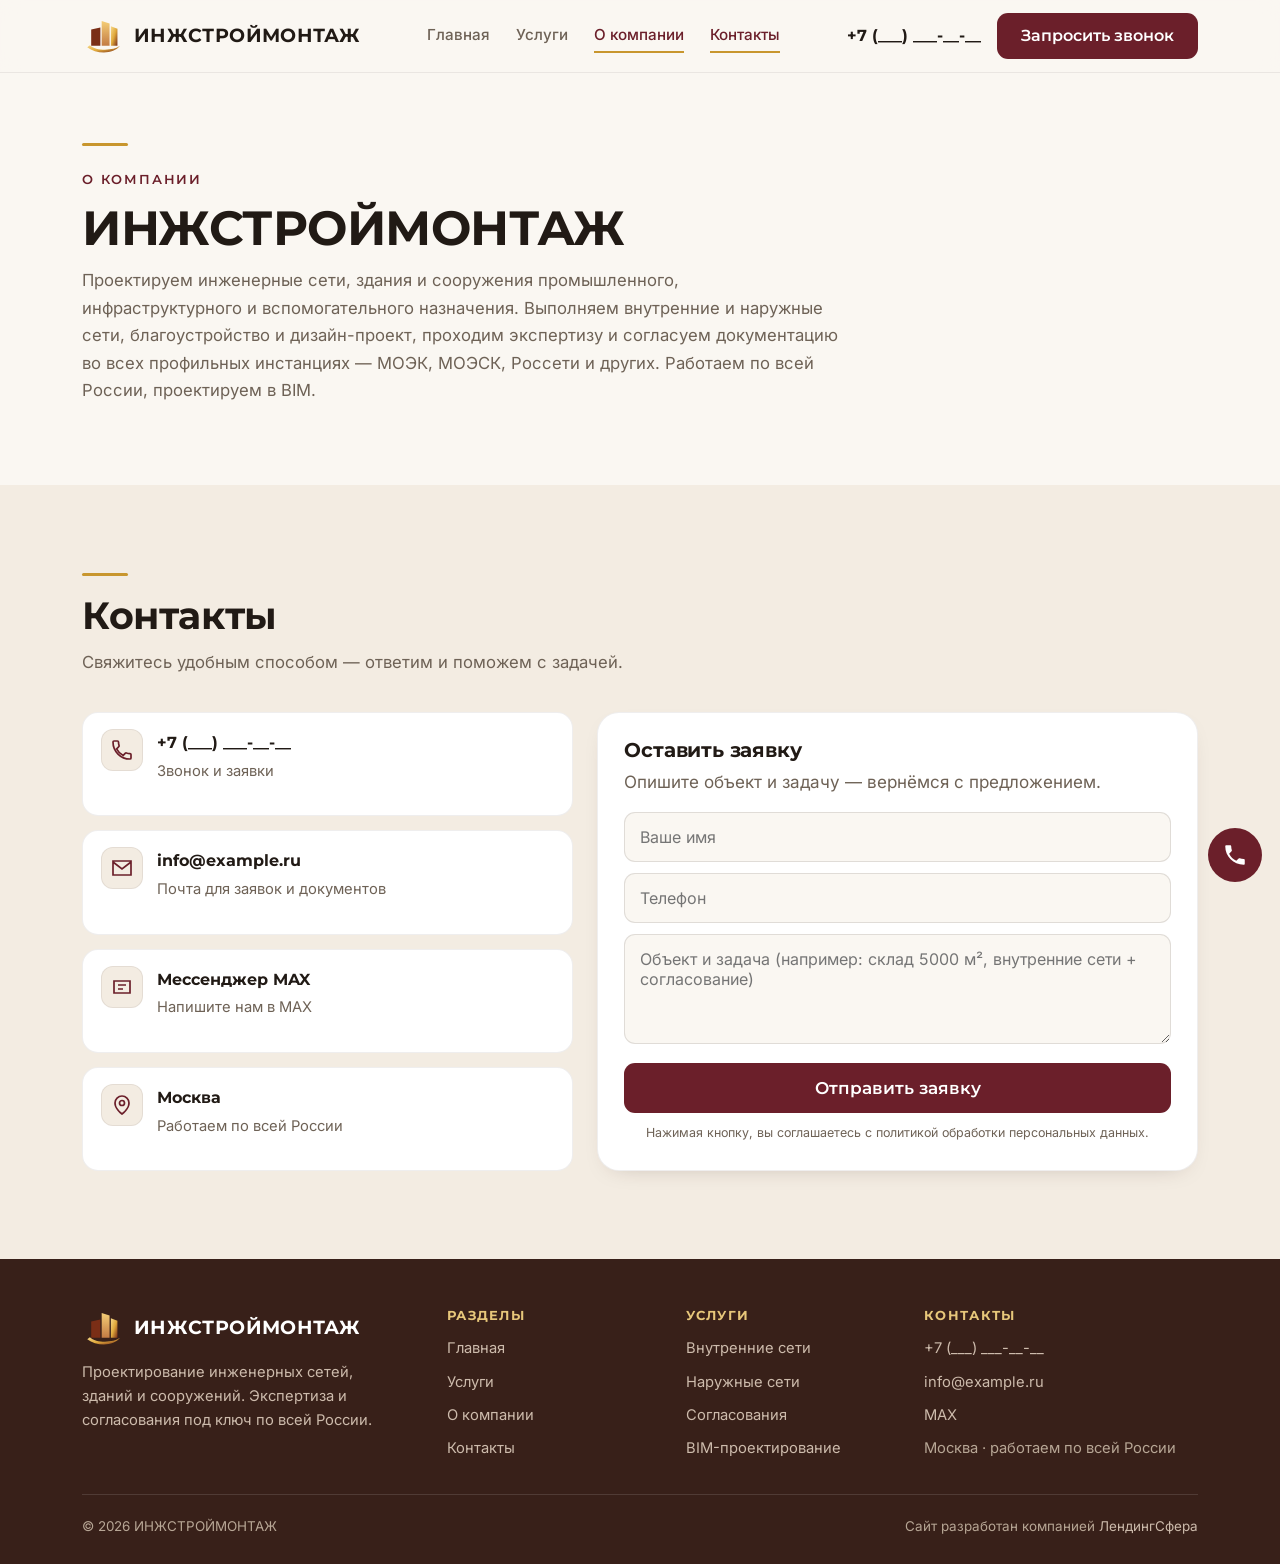
==== kontakty.html @ b52e7246 "Редизайн по ОС клиента: светлая премиум-тема, бордо+золото, без ложных данных - светлая тема вместо " ====
<!DOCTYPE html>
<html lang="ru">
<head>
<meta charset="UTF-8">
<meta name="viewport" content="width=device-width, initial-scale=1">
<title>О компании и контакты | ИНЖСТРОЙМОНТАЖ</title>
<meta name="description" content="ИНЖСТРОЙМОНТАЖ — проектирование инженерных систем под ключ. Контакты, телефон, e-mail, мессенджер MAX. Работаем по всей России.">
<meta name="theme-color" content="#FAF7F2">
<link rel="icon" href="assets/favicon.svg" type="image/svg+xml">
<link rel="preload" href="assets/fonts/montserrat-700-cyrillic.woff2" as="font" type="font/woff2" crossorigin>
<link rel="preload" href="assets/fonts/inter-400-cyrillic.woff2" as="font" type="font/woff2" crossorigin>
<link rel="stylesheet" href="assets/styles.css">
</head>
<body data-page="kontakty">

<header class="hdr" id="hdr">
  <div class="container hdr-in">
    <a href="index.html" class="brand" aria-label="ИНЖСТРОЙМОНТАЖ"><img class="brand-mark" src="assets/mark.svg" alt=""><span class="brand-name">ИНЖСТРОЙМОНТАЖ</span></a>
    <nav class="nav">
      <a href="index.html">Главная</a>
      <a href="uslugi.html">Услуги</a>
      <a href="kontakty.html#about" class="active">О компании</a>
      <a href="kontakty.html" class="active">Контакты</a>
    </nav>
    <div class="hdr-cta">
      <a class="hdr-phone" href="tel:+70000000000" data-goal="click_call">+7 (___) ___-__-__</a>
      <button class="btn btn-primary hdr-call" data-open="callback">Запросить звонок</button>
      <button class="burger" id="burger" aria-label="Меню"><span></span><span></span><span></span></button>
    </div>
  </div>
</header>
<nav class="mobile-nav" id="mobileNav">
  <a href="index.html">Главная</a>
  <a href="uslugi.html">Услуги</a>
  <a href="kontakty.html#about">О компании</a>
  <a href="kontakty.html">Контакты</a>
  <a href="tel:+70000000000" data-goal="click_call">Позвонить</a>
  <button class="btn btn-primary btn-block" data-open="callback" style="margin-top:18px">Запросить звонок</button>
</nav>

<!-- ABOUT -->
<section class="hero" id="about">
  <div class="container">
    <div class="sec-head reveal" style="max-width:760px;margin-bottom:0">
      <div class="rule"></div>
      <span class="eyebrow">О компании</span>
      <h1 style="font-size:clamp(1.9rem,5vw,3rem);margin:10px 0">ИНЖСТРОЙМОНТАЖ</h1>
      <p class="muted">Проектируем инженерные сети, здания и сооружения промышленного, инфраструктурного и вспомогательного назначения. Выполняем внутренние и наружные сети, благоустройство и дизайн-проект, проходим экспертизу и согласуем документацию во всех профильных инстанциях — МОЭК, МОЭСК, Россети и других. Работаем по всей России, проектируем в BIM.</p>
    </div>
  </div>
</section>

<!-- CONTACTS -->
<section class="sec tint" id="contacts">
  <div class="container">
    <div class="sec-head reveal">
      <div class="rule"></div>
      <h2>Контакты</h2>
      <p class="muted">Свяжитесь удобным способом — ответим и поможем с задачей.</p>
    </div>
    <div class="contact-grid">
      <div class="contact-info">
        <div class="contact-row reveal"><div class="ic"><svg viewBox="0 0 24 24"><path d="M6.6 10.8c1.4 2.8 3.8 5.2 6.6 6.6l2.2-2.2c.3-.3.7-.4 1-.2 1.1.4 2.3.6 3.6.6.6 0 1 .4 1 1V20c0 .6-.4 1-1 1-9.4 0-17-7.6-17-17 0-.6.4-1 1-1h3.5c.6 0 1 .4 1 1 0 1.3.2 2.5.6 3.6.1.4 0 .8-.3 1z"/></svg></div><div><b><a href="tel:+70000000000" data-goal="click_call">+7 (___) ___-__-__</a></b><span>Звонок и заявки</span></div></div>
        <div class="contact-row reveal"><div class="ic"><svg viewBox="0 0 24 24"><path d="M3 5h18v14H3zM3 6l9 7 9-7"/></svg></div><div><b><a href="mailto:info@example.ru">info@example.ru</a></b><span>Почта для заявок и документов</span></div></div>
        <div class="contact-row reveal"><div class="ic"><svg viewBox="0 0 24 24"><path d="M4 6h16v12H4zM8 10h8M8 14h5"/></svg></div><div><b><a href="https://max.ru/" target="_blank" rel="noopener" data-goal="open_max">Мессенджер MAX</a></b><span>Напишите нам в MAX</span></div></div>
        <div class="contact-row reveal"><div class="ic"><svg viewBox="0 0 24 24"><path d="M12 21s-7-5.2-7-11a7 7 0 0114 0c0 5.8-7 11-7 11z"/><circle cx="12" cy="10" r="2.5"/></svg></div><div><b>Москва</b><span>Работаем по всей России</span></div></div>
      </div>
      <form class="form reveal" id="leadForm">
        <h3>Оставить заявку</h3>
        <p class="muted" style="margin-bottom:16px">Опишите объект и задачу — вернёмся с предложением.</p>
        <input class="field" type="text" name="name" placeholder="Ваше имя" required>
        <input class="field" type="tel" name="phone" placeholder="Телефон" required>
        <textarea class="field" name="message" rows="4" placeholder="Объект и задача (например: склад 5000 м², внутренние сети + согласование)"></textarea>
        <button class="btn btn-primary btn-lg btn-block" type="submit" data-goal="submit_lead">Отправить заявку</button>
        <p class="form-note">Нажимая кнопку, вы соглашаетесь с политикой обработки персональных данных.</p>
      </form>
    </div>
  </div>
</section>

<footer class="ftr">
  <div class="container">
    <div class="ftr-grid">
      <div>
        <div class="brand" style="margin-bottom:13px"><img class="brand-mark" src="assets/mark.svg" alt=""><span class="brand-name">ИНЖСТРОЙМОНТАЖ</span></div>
        <p style="max-width:300px;color:#CDBBAC">Проектирование инженерных сетей, зданий и сооружений. Экспертиза и согласования под ключ по всей России.</p>
      </div>
      <div><h4>Разделы</h4><ul>
        <li><a href="index.html">Главная</a></li>
        <li><a href="uslugi.html">Услуги</a></li>
        <li><a href="kontakty.html#about">О компании</a></li>
        <li><a href="kontakty.html">Контакты</a></li>
      </ul></div>
      <div><h4>Услуги</h4><ul>
        <li><a href="uslugi.html">Внутренние сети</a></li>
        <li><a href="uslugi.html">Наружные сети</a></li>
        <li><a href="uslugi.html">Согласования</a></li>
        <li><a href="uslugi.html">BIM-проектирование</a></li>
      </ul></div>
      <div><h4>Контакты</h4><ul>
        <li><a href="tel:+70000000000" data-goal="click_call">+7 (___) ___-__-__</a></li>
        <li><a href="mailto:info@example.ru">info@example.ru</a></li>
        <li><a href="https://max.ru/" target="_blank" rel="noopener" data-goal="open_max">MAX</a></li>
        <li style="color:#B7A695">Москва · работаем по всей России</li>
      </ul></div>
    </div>
    <div class="ftr-bottom">
      <span>© <span id="year"></span> ИНЖСТРОЙМОНТАЖ</span>
      <span>Сайт разработан компанией <a href="http://lendingsfera.ru" target="_blank" rel="noopener">ЛендингСфера</a></span>
    </div>
  </div>
</footer>

<div class="modal-back" id="callbackModal">
  <div class="modal">
    <button class="close" data-close aria-label="Закрыть">×</button>
    <div id="callbackForm">
      <h3>Запросить звонок</h3>
      <p class="muted">Перезвоним в удобное вам время.</p>
      <div class="field-label">Имя</div>
      <input class="field" type="text" id="cbName" placeholder="Ваше имя">
      <div class="field-label">Телефон</div>
      <input class="field" type="tel" id="cbPhone" placeholder="+7 ___ ___-__-__">
      <div class="field-label">Удобная дата</div>
      <input class="field" type="date" id="cbDate">
      <div class="field-label">Удобное время</div>
      <div class="time-grid" id="timeGrid">
        <button type="button" class="time-opt" data-time="9:00–12:00">9:00–12:00</button>
        <button type="button" class="time-opt" data-time="12:00–15:00">12:00–15:00</button>
        <button type="button" class="time-opt" data-time="15:00–18:00">15:00–18:00</button>
        <button type="button" class="time-opt" data-time="18:00–21:00">18:00–21:00</button>
      </div>
      <button class="btn btn-primary btn-lg btn-block" id="cbSubmit" style="margin-top:18px" data-goal="submit_lead">Жду звонка</button>
      <p class="form-note">Нажимая кнопку, вы соглашаетесь с политикой обработки персональных данных.</p>
    </div>
  </div>
</div>

<button class="fab" data-open="callback" aria-label="Запросить звонок">
  <svg viewBox="0 0 24 24"><path d="M6.6 10.8c1.4 2.8 3.8 5.2 6.6 6.6l2.2-2.2c.3-.3.7-.4 1-.2 1.1.4 2.3.6 3.6.6.6 0 1 .4 1 1V20c0 .6-.4 1-1 1-9.4 0-17-7.6-17-17 0-.6.4-1 1-1h3.5c.6 0 1 .4 1 1 0 1.3.2 2.5.6 3.6.1.4 0 .8-.3 1l-2.2 2.2z"/></svg>
</button>

<script src="assets/script.js"></script>
</body>
</html>
---- assets/styles.css ----
@import url('fonts.css');

/* ============ TOKENS (светлая тема, бордо + золото) ============ */
:root{
  --bg:#FAF7F2;            /* тёплый белый фон */
  --surface:#FFFFFF;       /* карточки */
  --surface-2:#F3ECE2;     /* кремовый блок */
  --ink:#211A15;           /* основной текст */
  --muted:#6E6256;         /* второстепенный текст */
  --bordo:#6B1F2A;         /* фирменный бордовый (акцент) */
  --bordo-d:#511620;       /* тёмный бордовый (ховер) */
  --brown:#382019;         /* тёмно-коричневый из брендбука */
  --gold:#C8962E;          /* золото — только мелкие акценты */
  --gold-soft:#E7C77A;     /* мягкое золото для линий */
  --line:rgba(33,26,21,.12);
  --line-2:rgba(33,26,21,.07);
  --shadow:0 18px 50px -28px rgba(56,32,25,.4);
  --shadow-sm:0 8px 24px -16px rgba(56,32,25,.35);
  --r:16px; --r-lg:22px;
  --maxw:1160px;
  --head:'Montserrat',system-ui,Segoe UI,Arial,sans-serif;
  --body:'Inter',system-ui,Segoe UI,Arial,sans-serif;
}

/* ============ BASE ============ */
*{box-sizing:border-box}
html{scroll-behavior:smooth;-webkit-text-size-adjust:100%}
body{margin:0;font-family:var(--body);color:var(--ink);background:var(--bg);
  line-height:1.65;font-size:16px;-webkit-font-smoothing:antialiased;overflow-x:hidden}
img{max-width:100%;display:block}
a{color:inherit;text-decoration:none}
button{font-family:inherit;cursor:pointer;border:0;background:none;color:inherit}
h1,h2,h3,h4{font-family:var(--head);font-weight:700;line-height:1.12;margin:0;letter-spacing:-.01em;color:var(--ink)}
h1{font-weight:700}
p{margin:0}
.container{width:100%;max-width:var(--maxw);margin:0 auto;padding:0 22px}
section{position:relative}
.eyebrow{font-family:var(--head);font-weight:600;font-size:.8rem;letter-spacing:.14em;text-transform:uppercase;color:var(--bordo)}
.muted{color:var(--muted)}
.accent{color:var(--bordo)}

/* тонкая золотая черта-акцент */
.rule{width:46px;height:3px;background:var(--gold);border-radius:2px;margin:0 0 18px}
.center .rule{margin-left:auto;margin-right:auto}

/* ============ BUTTONS ============ */
.btn{display:inline-flex;align-items:center;justify-content:center;gap:.5em;
  font-family:var(--head);font-weight:600;font-size:.98rem;line-height:1;
  padding:15px 24px;border-radius:11px;transition:background .2s,color .2s,border-color .2s,transform .15s;
  text-align:center;white-space:nowrap}
.btn:active{transform:translateY(1px)}
.btn-primary{background:var(--bordo);color:#fff}
.btn-primary:hover{background:var(--bordo-d)}
.btn-outline{background:transparent;color:var(--bordo);border:1.5px solid var(--bordo)}
.btn-outline:hover{background:var(--bordo);color:#fff}
.btn-ghost{background:var(--surface-2);color:var(--ink);border:1px solid var(--line)}
.btn-ghost:hover{border-color:var(--bordo);color:var(--bordo)}
.btn-lg{padding:17px 30px;font-size:1.04rem}
.btn-block{display:flex;width:100%}

/* ============ HEADER ============ */
.hdr{position:sticky;top:0;z-index:60;background:rgba(250,247,242,.9);backdrop-filter:blur(10px);
  border-bottom:1px solid var(--line-2);transition:box-shadow .3s}
.hdr.scrolled{box-shadow:var(--shadow-sm)}
.hdr-in{display:flex;align-items:center;justify-content:space-between;gap:16px;flex-wrap:nowrap;padding-top:13px;padding-bottom:13px}
.brand{display:inline-flex;align-items:center;gap:10px;line-height:1}
.brand-mark{height:38px;width:auto;flex:none}
.brand-name{font-family:var(--head);font-weight:700;font-size:1.16rem;letter-spacing:.02em;color:var(--ink);white-space:nowrap}
@media(max-width:380px){.brand-name{font-size:.98rem}.brand-mark{height:32px}}
.nav{display:none;gap:26px;font-weight:500;font-size:.95rem;flex:none}
.nav a{color:var(--muted);transition:color .2s;white-space:nowrap;padding:4px 0;border-bottom:2px solid transparent}
.nav a:hover,.nav a.active{color:var(--bordo);border-color:var(--gold)}
.hdr-cta{display:flex;align-items:center;gap:16px}
.hdr-phone{display:none;font-family:var(--head);font-weight:700;font-size:1.02rem;color:var(--ink);white-space:nowrap}
.hdr-phone:hover{color:var(--bordo)}
.hdr-call{display:none}
.burger{display:flex;flex-direction:column;gap:5px;padding:8px;z-index:70}
.burger span{width:26px;height:2px;background:var(--ink);transition:.25s;border-radius:2px}
.burger.open span:nth-child(1){transform:translateY(7px) rotate(45deg)}
.burger.open span:nth-child(2){opacity:0}
.burger.open span:nth-child(3){transform:translateY(-7px) rotate(-45deg)}
.mobile-nav{position:fixed;inset:0;z-index:65;background:var(--bg);
  display:flex;flex-direction:column;justify-content:center;gap:6px;padding:32px;
  transform:translateX(100%);transition:transform .35s ease;visibility:hidden}
.mobile-nav.open{transform:translateX(0);visibility:visible}
.mobile-nav a{font-family:var(--head);font-weight:700;font-size:1.4rem;color:var(--ink);padding:13px 0;border-bottom:1px solid var(--line-2)}
.mobile-nav a:hover{color:var(--bordo)}

/* ============ HERO ============ */
.hero{padding:54px 0 64px}
.hero-grid{display:grid;gap:30px;align-items:center}
.hero h1{font-size:clamp(2rem,5.4vw,3.3rem);margin:14px 0}
.hero .sub{font-size:clamp(1.02rem,2.2vw,1.18rem);color:var(--muted);max-width:560px}
.hero-cta{display:flex;flex-wrap:wrap;gap:13px;margin-top:26px}
.hero-tags{display:flex;flex-wrap:wrap;gap:10px;margin-top:26px;font-size:.9rem;color:var(--muted)}
.hero-tags span{display:inline-flex;align-items:center;gap:8px}
.hero-tags span::before{content:"";width:7px;height:7px;border-radius:50%;background:var(--gold)}
.hero-media{position:relative;border-radius:var(--r-lg);overflow:hidden;box-shadow:var(--shadow);
  border:1px solid var(--line);aspect-ratio:16/10;background:#0e0d0b}
.hero-media video{width:100%;height:100%;object-fit:cover;display:block}

/* ============ SECTION SHELL ============ */
.sec{padding:64px 0}
.sec-head{max-width:680px;margin-bottom:36px}
.sec-head.center{margin-inline:auto;text-align:center}
.sec h2{font-size:clamp(1.6rem,4vw,2.4rem);margin:8px 0}
.sec-head p{color:var(--muted);margin-top:12px;font-size:1.04rem}
.sec.tint{background:var(--surface-2)}
.sec.dark{background:var(--brown);color:#F4ECE2}
.sec.dark h2{color:#fff}
.sec.dark .muted{color:#D8C9BC}
.sec.dark .eyebrow{color:var(--gold-soft)}

/* ============ VALUE CARDS ============ */
.cards{display:grid;gap:18px}
.card{padding:26px;border-radius:var(--r);background:var(--surface);border:1px solid var(--line-2);
  transition:transform .2s,box-shadow .2s}
.card:hover{transform:translateY(-3px);box-shadow:var(--shadow-sm)}
.card h3{font-size:1.14rem;margin:14px 0 8px;font-weight:700}
.card p{color:var(--muted);font-size:.97rem}
.ic{width:48px;height:48px;border-radius:12px;display:grid;place-items:center;background:var(--surface-2);border:1px solid var(--line-2)}
.ic svg{width:24px;height:24px;stroke:var(--bordo);fill:none;stroke-width:1.7}

/* ============ SERVICES LIST ============ */
.svc{display:grid;gap:18px}
.svc-card{padding:26px;border-radius:var(--r);background:var(--surface);border:1px solid var(--line-2);display:flex;flex-direction:column}
.svc-card h3{font-size:1.18rem;margin-bottom:12px;font-weight:700}
.svc-list{list-style:none;padding:0;margin:0 0 20px;display:grid;gap:9px;color:var(--muted);font-size:.97rem}
.svc-list li{display:flex;gap:10px;align-items:flex-start}
.svc-list li::before{content:"";flex:none;width:8px;height:8px;margin-top:8px;border-radius:50%;background:var(--gold)}
.svc-card .btn{margin-top:auto}
.tag{display:inline-block;font-family:var(--head);font-size:.74rem;font-weight:700;letter-spacing:.08em;
  text-transform:uppercase;color:var(--bordo);background:#F3E3DC;padding:5px 11px;border-radius:999px;margin-bottom:6px;align-self:flex-start}

/* ============ PROCESS ============ */
.steps{display:grid;gap:14px;counter-reset:s}
.step{display:grid;grid-template-columns:auto 1fr;gap:18px;padding:22px 24px;border-radius:var(--r);
  background:var(--surface);border:1px solid var(--line-2)}
.step .n{counter-increment:s;font-family:var(--head);font-weight:700;font-size:1.05rem;
  width:42px;height:42px;border-radius:11px;display:grid;place-items:center;background:var(--bordo);color:#fff}
.step .n::before{content:counter(s,decimal-leading-zero)}
.step h3{font-size:1.06rem;margin-bottom:5px;font-weight:700}
.step p{color:var(--muted);font-size:.95rem}

/* ============ BIM / MEDIA BLOCK ============ */
.media-block{display:grid;gap:28px;align-items:center}
.media-card{border-radius:var(--r-lg);overflow:hidden;box-shadow:var(--shadow);border:1px solid var(--line);aspect-ratio:16/9;background:#0e0d0b}
.media-card video,.media-card img{width:100%;height:100%;object-fit:cover}

/* ============ CLIENTS ============ */
.clients{display:grid;grid-template-columns:repeat(2,1fr);gap:14px}
.client{display:flex;align-items:center;justify-content:center;gap:10px;min-height:88px;padding:18px;border-radius:var(--r);
  background:var(--surface);border:1px solid var(--line-2);text-align:center;font-family:var(--head);font-weight:600;color:var(--ink)}
.client small{display:block;color:var(--muted);font-weight:500;font-size:.8rem;font-family:var(--body)}

/* ============ FAQ ============ */
.faq{max-width:820px;margin:0 auto;display:grid;gap:12px}
.qa{border-radius:var(--r);background:var(--surface);border:1px solid var(--line-2);overflow:hidden}
.qa summary{list-style:none;cursor:pointer;padding:20px 22px;display:flex;justify-content:space-between;gap:16px;
  font-family:var(--head);font-weight:600;font-size:1.04rem}
.qa summary::-webkit-details-marker{display:none}
.qa summary .pl{flex:none;width:24px;height:24px;transition:transform .25s;color:var(--bordo)}
.qa[open] summary .pl{transform:rotate(45deg)}
.qa .ans{padding:0 22px 20px;color:var(--muted)}

/* ============ CONTACTS ============ */
.contact-grid{display:grid;gap:24px}
.contact-info{display:grid;gap:14px}
.contact-row{display:flex;gap:14px;align-items:flex-start;padding:16px 18px;border-radius:var(--r);background:var(--surface);border:1px solid var(--line-2)}
.contact-row .ic{flex:none;width:42px;height:42px}
.contact-row b{font-family:var(--head);font-size:1.02rem;display:block}
.contact-row span{color:var(--muted);font-size:.92rem}
.contact-row a{color:var(--ink)}
.contact-row a:hover{color:var(--bordo)}
.form{background:var(--surface);border:1px solid var(--line-2);border-radius:var(--r-lg);padding:26px;box-shadow:var(--shadow-sm)}
.form h3{font-size:1.25rem;margin-bottom:6px}
.field{width:100%;max-width:100%;min-width:0;box-sizing:border-box;padding:14px 15px;border-radius:11px;background:var(--bg);
  border:1px solid var(--line);color:var(--ink);font-size:1rem;font-family:var(--body);margin-bottom:11px;-webkit-appearance:none;appearance:none}
.field:focus{outline:none;border-color:var(--bordo)}
input[type="date"].field{min-height:50px}
.form-note{font-size:.78rem;color:var(--muted);margin-top:10px;text-align:center}

/* ============ CTA STRIP ============ */
.cta-strip{background:var(--bordo);color:#fff;border-radius:var(--r-lg);padding:38px 30px;text-align:center}
.cta-strip h2{color:#fff;font-size:clamp(1.5rem,3.6vw,2.1rem)}
.cta-strip p{color:rgba(255,255,255,.85);margin:12px auto 0;max-width:540px}
.cta-strip .btn-primary{background:#fff;color:var(--bordo)}
.cta-strip .btn-primary:hover{background:var(--gold-soft);color:var(--bordo-d)}
.cta-strip .btn-outline{color:#fff;border-color:rgba(255,255,255,.6)}
.cta-strip .btn-outline:hover{background:#fff;color:var(--bordo)}
.cta-actions{display:flex;flex-wrap:wrap;gap:12px;justify-content:center;margin-top:24px}
.deal{display:inline-block;margin-bottom:14px;padding:7px 15px;border-radius:999px;background:rgba(255,255,255,.14);
  font-weight:600;font-size:.86rem;color:#fff}

/* ============ FOOTER ============ */
.ftr{background:var(--brown);color:#E7DACD;padding:50px 0 26px;font-size:.92rem}
.ftr-grid{display:grid;gap:28px;grid-template-columns:1fr}
.ftr .brand-name{color:#fff}
.ftr a{color:#CDBBac;color:#CDBBAC}
.ftr a:hover{color:var(--gold-soft)}
.ftr h4{font-size:.8rem;letter-spacing:.1em;text-transform:uppercase;color:var(--gold-soft);margin-bottom:13px}
.ftr ul{list-style:none;padding:0;margin:0;display:grid;gap:9px}
.ftr-bottom{margin-top:34px;padding-top:20px;border-top:1px solid rgba(255,255,255,.12);color:#B7A695;
  display:flex;flex-wrap:wrap;gap:10px;justify-content:space-between;font-size:.84rem}

/* ============ MODAL ============ */
.modal-back{position:fixed;inset:0;z-index:90;background:rgba(33,26,21,.55);backdrop-filter:blur(3px);
  display:none;align-items:center;justify-content:center;padding:20px}
.modal-back.open{display:flex}
.modal{width:100%;max-width:460px;background:var(--surface);border-radius:var(--r-lg);
  padding:28px;position:relative;box-shadow:var(--shadow);max-height:92vh;overflow:auto;overflow-x:hidden}
.modal h3{font-size:1.3rem;margin-bottom:6px}
.modal .close{position:absolute;top:14px;right:14px;width:36px;height:36px;border-radius:10px;
  background:var(--surface-2);color:var(--ink);font-size:1.2rem;display:grid;place-items:center}
.time-grid{display:grid;grid-template-columns:repeat(2,1fr);gap:10px;margin:4px 0}
.time-opt{padding:12px;border-radius:10px;background:var(--bg);border:1px solid var(--line);color:var(--ink);
  font-weight:600;transition:.2s;text-align:center;font-size:.94rem}
.time-opt:hover{border-color:var(--bordo)}
.time-opt.sel{background:var(--bordo);color:#fff;border-color:var(--bordo)}
.field-label{font-size:.82rem;color:var(--muted);margin:13px 0 6px;font-weight:600}
.ok-msg{text-align:center;padding:18px 0}
.ok-msg .tick{width:60px;height:60px;border-radius:50%;background:var(--bordo);display:grid;place-items:center;margin:0 auto 14px;font-size:1.8rem;color:#fff}

/* ============ FLOATING ============ */
.fab{position:fixed;right:18px;bottom:18px;z-index:55;width:54px;height:54px;border-radius:50%;
  background:var(--bordo);display:grid;place-items:center;box-shadow:var(--shadow);transition:transform .2s}
.fab:hover{transform:scale(1.07);background:var(--bordo-d)}
.fab svg{width:26px;height:26px;fill:#fff}

/* ============ REVEAL ============ */
.reveal{opacity:0;transform:translateY(22px);transition:opacity .6s ease,transform .6s ease}
.reveal.in{opacity:1;transform:none}

/* ============ RESPONSIVE ============ */
@media(min-width:640px){
  .cards,.svc,.clients{grid-template-columns:repeat(2,1fr)}
}
@media(min-width:900px){
  body{font-size:17px}
  .sec{padding:88px 0}
  .hero{padding:70px 0 80px}
  .hero-grid{grid-template-columns:1.05fr .95fr}
  .cards,.svc{grid-template-columns:repeat(3,1fr)}
  .clients{grid-template-columns:repeat(4,1fr)}
  .media-block{grid-template-columns:1fr 1fr}
  .contact-grid{grid-template-columns:.9fr 1.1fr}
  .ftr-grid{grid-template-columns:1.6fr 1fr 1fr 1.3fr}
}
@media(min-width:1000px){
  .nav{display:flex}
  .burger{display:none}
  .hdr-call{display:inline-flex}
  .mobile-nav{display:none}
}
@media(min-width:1160px){
  .hdr-phone{display:block}
}
@media(prefers-reduced-motion:reduce){
  *{animation:none!important;transition:none!important;scroll-behavior:auto!important}
  .reveal{opacity:1;transform:none}
}
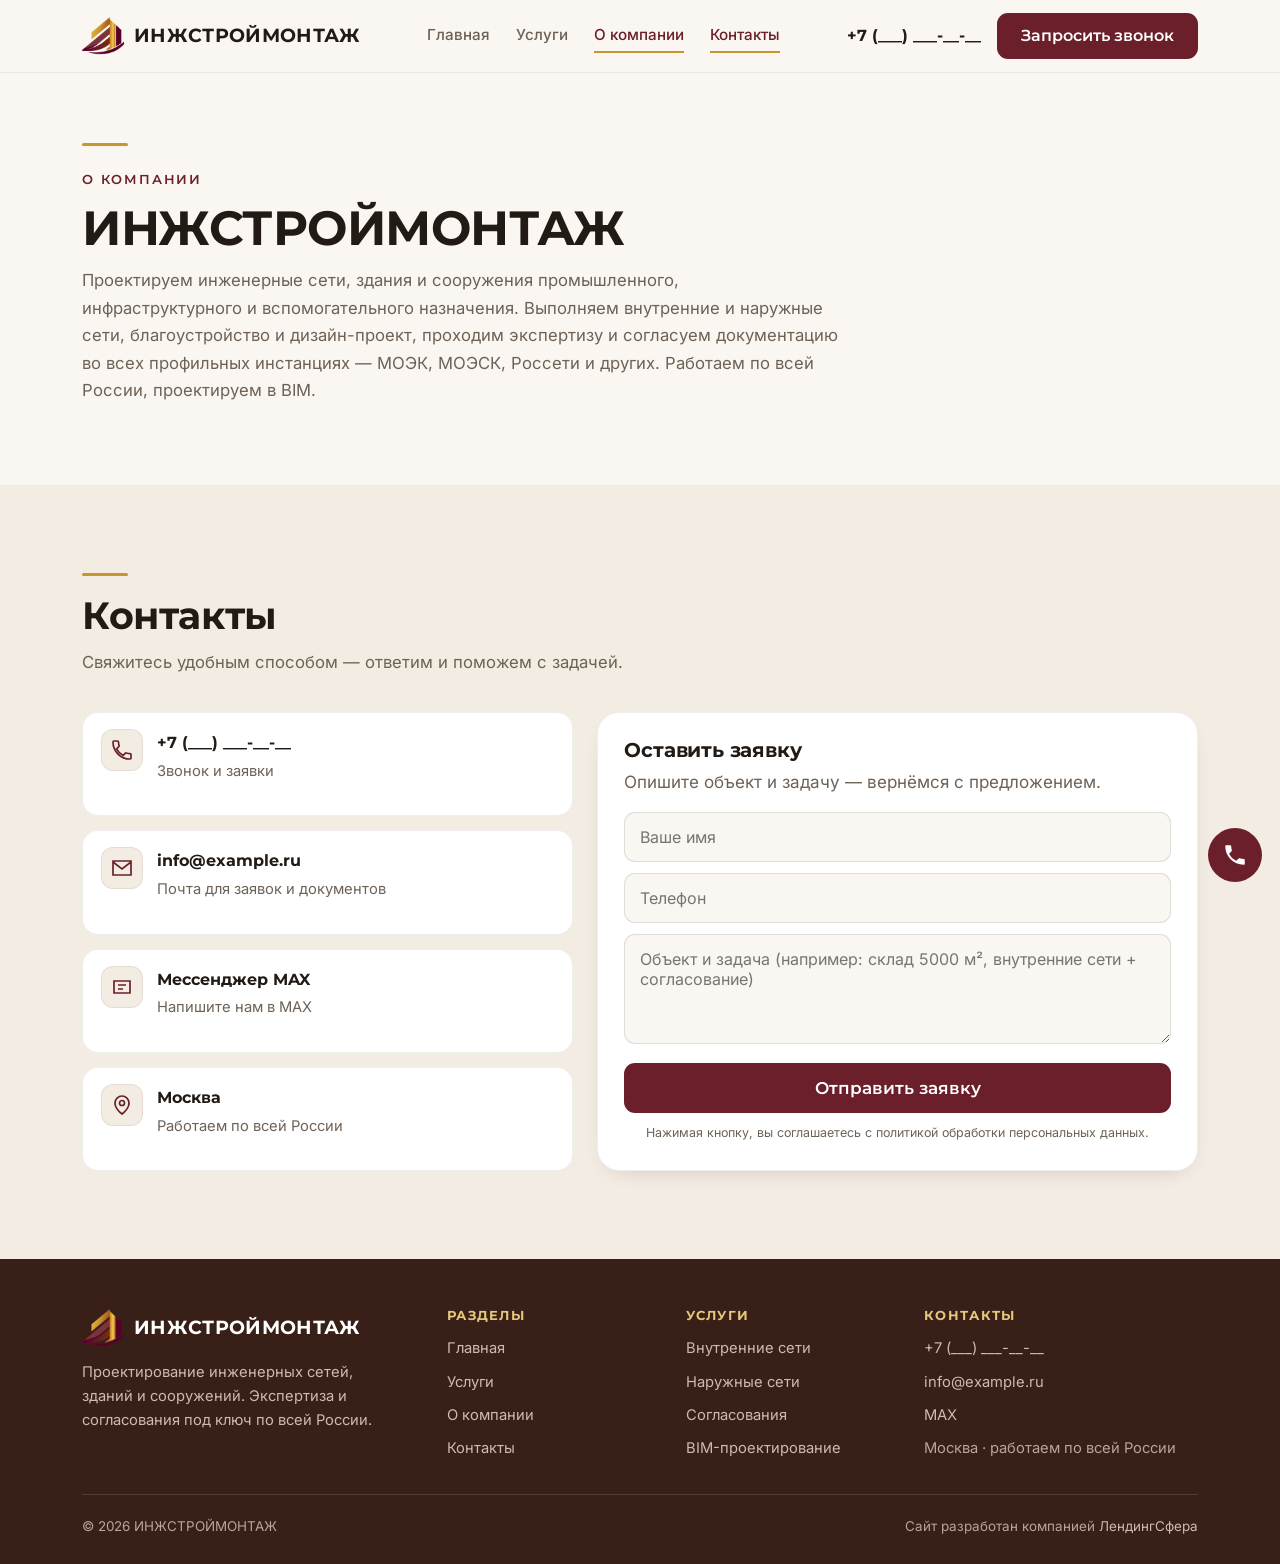
==== commit a295d825: "Логотип: настоящая фирменная марка вместо перерисовки Извлёк оригинальный логотип из брендбука (проз" ====
--- a/kontakty.html
+++ b/kontakty.html
@@ -6,7 +6,7 @@
 <title>О компании и контакты | ИНЖСТРОЙМОНТАЖ</title>
 <meta name="description" content="ИНЖСТРОЙМОНТАЖ — проектирование инженерных систем под ключ. Контакты, телефон, e-mail, мессенджер MAX. Работаем по всей России.">
 <meta name="theme-color" content="#FAF7F2">
-<link rel="icon" href="assets/favicon.svg" type="image/svg+xml">
+<link rel="icon" href="assets/favicon.png" type="image/png">
 <link rel="preload" href="assets/fonts/montserrat-700-cyrillic.woff2" as="font" type="font/woff2" crossorigin>
 <link rel="preload" href="assets/fonts/inter-400-cyrillic.woff2" as="font" type="font/woff2" crossorigin>
 <link rel="stylesheet" href="assets/styles.css">
@@ -15,7 +15,7 @@
 
 <header class="hdr" id="hdr">
   <div class="container hdr-in">
-    <a href="index.html" class="brand" aria-label="ИНЖСТРОЙМОНТАЖ"><img class="brand-mark" src="assets/mark.svg" alt=""><span class="brand-name">ИНЖСТРОЙМОНТАЖ</span></a>
+    <a href="index.html" class="brand" aria-label="ИНЖСТРОЙМОНТАЖ"><img class="brand-mark" src="assets/logo-mark.png" alt="ИНЖСТРОЙМОНТАЖ"><span class="brand-name">ИНЖСТРОЙМОНТАЖ</span></a>
     <nav class="nav">
       <a href="index.html">Главная</a>
       <a href="uslugi.html">Услуги</a>
@@ -82,7 +82,7 @@
   <div class="container">
     <div class="ftr-grid">
       <div>
-        <div class="brand" style="margin-bottom:13px"><img class="brand-mark" src="assets/mark.svg" alt=""><span class="brand-name">ИНЖСТРОЙМОНТАЖ</span></div>
+        <div class="brand" style="margin-bottom:13px"><img class="brand-mark" src="assets/logo-mark.png" alt="ИНЖСТРОЙМОНТАЖ"><span class="brand-name">ИНЖСТРОЙМОНТАЖ</span></div>
         <p style="max-width:300px;color:#CDBBAC">Проектирование инженерных сетей, зданий и сооружений. Экспертиза и согласования под ключ по всей России.</p>
       </div>
       <div><h4>Разделы</h4><ul>
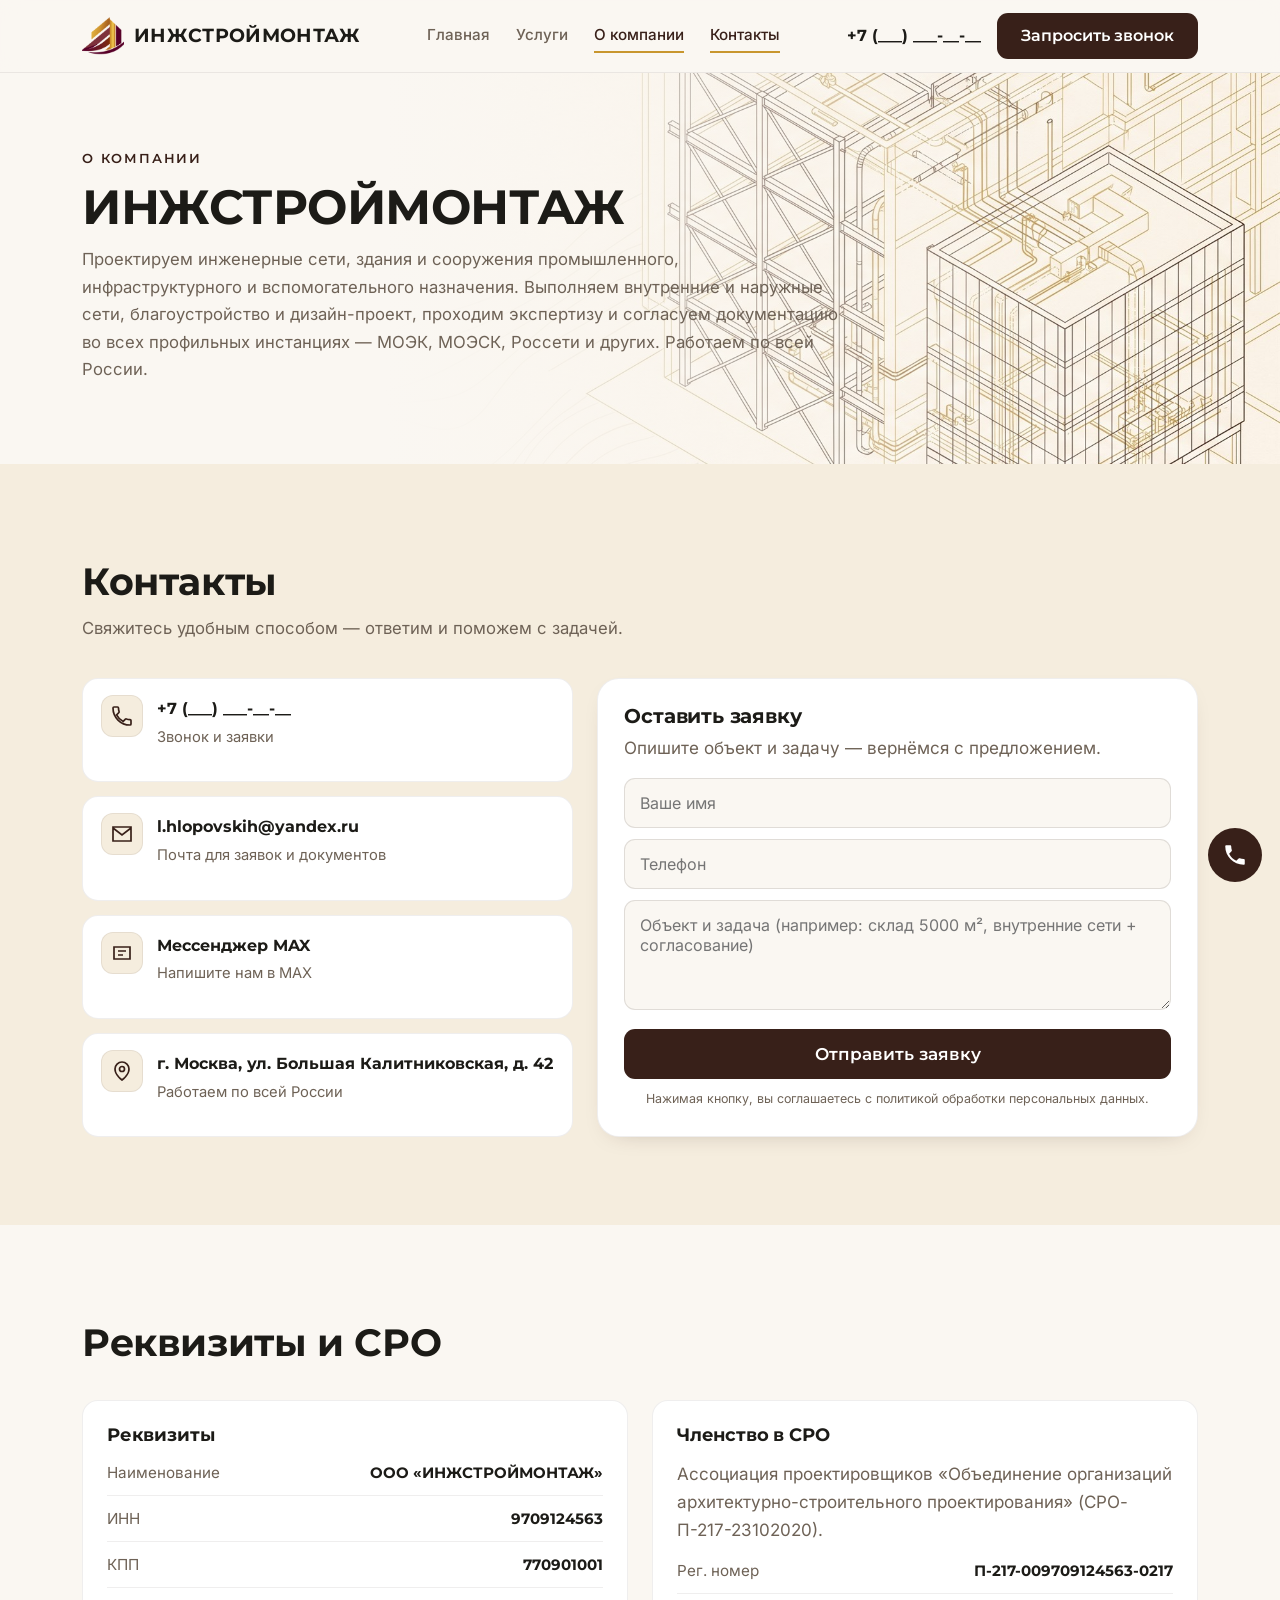
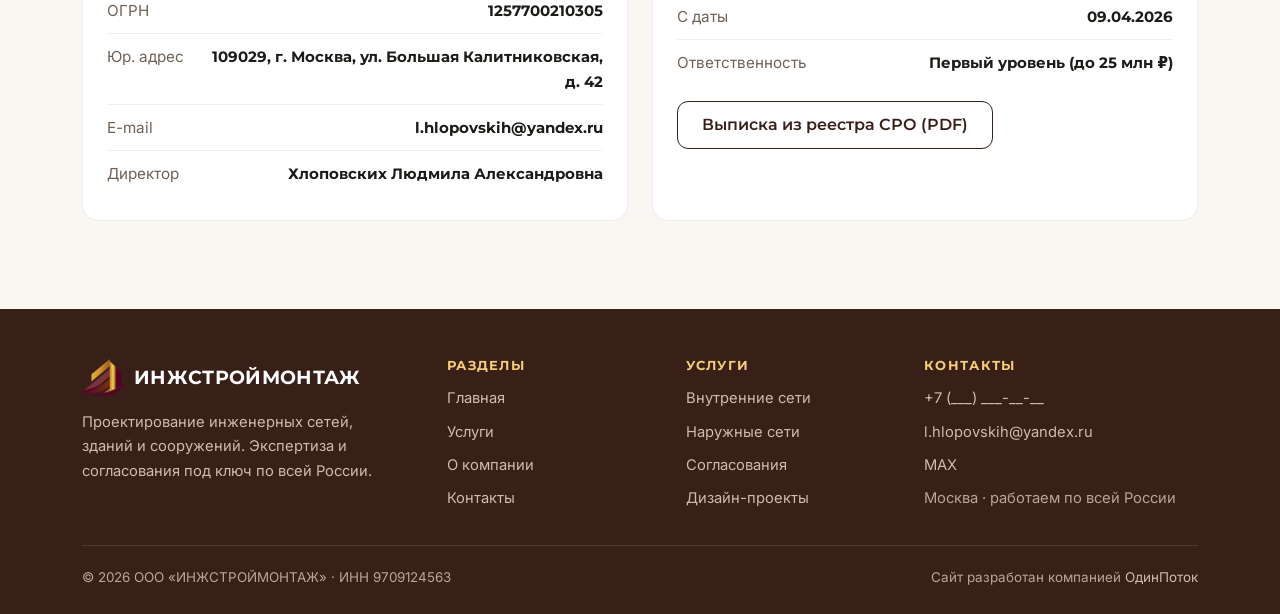
==== commit e3112fc2: "Убран BIM-блок, добавлен фон в герой, реквизиты и СРО, автор ОдинПоток - удалён раздел BIM-проектиро" ====
--- a/kontakty.html
+++ b/kontakty.html
@@ -45,7 +45,7 @@
       <div class="rule"></div>
       <span class="eyebrow">О компании</span>
       <h1 style="font-size:clamp(1.9rem,5vw,3rem);margin:10px 0">ИНЖСТРОЙМОНТАЖ</h1>
-      <p class="muted">Проектируем инженерные сети, здания и сооружения промышленного, инфраструктурного и вспомогательного назначения. Выполняем внутренние и наружные сети, благоустройство и дизайн-проект, проходим экспертизу и согласуем документацию во всех профильных инстанциях — МОЭК, МОЭСК, Россети и других. Работаем по всей России, проектируем в BIM.</p>
+      <p class="muted">Проектируем инженерные сети, здания и сооружения промышленного, инфраструктурного и вспомогательного назначения. Выполняем внутренние и наружные сети, благоустройство и дизайн-проект, проходим экспертизу и согласуем документацию во всех профильных инстанциях — МОЭК, МОЭСК, Россети и других. Работаем по всей России.</p>
     </div>
   </div>
 </section>
@@ -61,9 +61,9 @@
     <div class="contact-grid">
       <div class="contact-info">
         <div class="contact-row reveal"><div class="ic"><svg viewBox="0 0 24 24"><path d="M6.6 10.8c1.4 2.8 3.8 5.2 6.6 6.6l2.2-2.2c.3-.3.7-.4 1-.2 1.1.4 2.3.6 3.6.6.6 0 1 .4 1 1V20c0 .6-.4 1-1 1-9.4 0-17-7.6-17-17 0-.6.4-1 1-1h3.5c.6 0 1 .4 1 1 0 1.3.2 2.5.6 3.6.1.4 0 .8-.3 1z"/></svg></div><div><b><a href="tel:+70000000000" data-goal="click_call">+7 (___) ___-__-__</a></b><span>Звонок и заявки</span></div></div>
-        <div class="contact-row reveal"><div class="ic"><svg viewBox="0 0 24 24"><path d="M3 5h18v14H3zM3 6l9 7 9-7"/></svg></div><div><b><a href="mailto:info@example.ru">info@example.ru</a></b><span>Почта для заявок и документов</span></div></div>
+        <div class="contact-row reveal"><div class="ic"><svg viewBox="0 0 24 24"><path d="M3 5h18v14H3zM3 6l9 7 9-7"/></svg></div><div><b><a href="mailto:l.hlopovskih@yandex.ru">l.hlopovskih@yandex.ru</a></b><span>Почта для заявок и документов</span></div></div>
         <div class="contact-row reveal"><div class="ic"><svg viewBox="0 0 24 24"><path d="M4 6h16v12H4zM8 10h8M8 14h5"/></svg></div><div><b><a href="https://max.ru/" target="_blank" rel="noopener" data-goal="open_max">Мессенджер MAX</a></b><span>Напишите нам в MAX</span></div></div>
-        <div class="contact-row reveal"><div class="ic"><svg viewBox="0 0 24 24"><path d="M12 21s-7-5.2-7-11a7 7 0 0114 0c0 5.8-7 11-7 11z"/><circle cx="12" cy="10" r="2.5"/></svg></div><div><b>Москва</b><span>Работаем по всей России</span></div></div>
+        <div class="contact-row reveal"><div class="ic"><svg viewBox="0 0 24 24"><path d="M12 21s-7-5.2-7-11a7 7 0 0114 0c0 5.8-7 11-7 11z"/><circle cx="12" cy="10" r="2.5"/></svg></div><div><b>г. Москва, ул. Большая Калитниковская, д. 42</b><span>Работаем по всей России</span></div></div>
       </div>
       <form class="form reveal" id="leadForm">
         <h3>Оставить заявку</h3>
@@ -74,6 +74,37 @@
         <button class="btn btn-primary btn-lg btn-block" type="submit" data-goal="submit_lead">Отправить заявку</button>
         <p class="form-note">Нажимая кнопку, вы соглашаетесь с политикой обработки персональных данных.</p>
       </form>
+    </div>
+  </div>
+</section>
+
+<!-- РЕКВИЗИТЫ И СРО -->
+<section class="sec" id="rekvizity">
+  <div class="container">
+    <div class="sec-head reveal"><h2>Реквизиты и СРО</h2></div>
+    <div class="req">
+      <div class="req-col reveal">
+        <h3>Реквизиты</h3>
+        <ul class="req-list">
+          <li><span>Наименование</span><b>ООО «ИНЖСТРОЙМОНТАЖ»</b></li>
+          <li><span>ИНН</span><b>9709124563</b></li>
+          <li><span>КПП</span><b>770901001</b></li>
+          <li><span>ОГРН</span><b>1257700210305</b></li>
+          <li><span>Юр. адрес</span><b>109029, г. Москва, ул. Большая Калитниковская, д. 42</b></li>
+          <li><span>E-mail</span><b>l.hlopovskih@yandex.ru</b></li>
+          <li><span>Директор</span><b>Хлоповских Людмила Александровна</b></li>
+        </ul>
+      </div>
+      <div class="req-col reveal">
+        <h3>Членство в СРО</h3>
+        <p class="muted" style="margin-bottom:14px">Ассоциация проектировщиков «Объединение организаций архитектурно-строительного проектирования» (СРО-П-217-23102020).</p>
+        <ul class="req-list">
+          <li><span>Рег. номер</span><b>П-217-009709124563-0217</b></li>
+          <li><span>С даты</span><b>09.04.2026</b></li>
+          <li><span>Ответственность</span><b>Первый уровень (до 25 млн ₽)</b></li>
+        </ul>
+        <a href="assets/docs/sro-vypiska-ism.pdf" target="_blank" rel="noopener" class="btn btn-outline" style="margin-top:16px">Выписка из реестра СРО (PDF)</a>
+      </div>
     </div>
   </div>
 </section>
@@ -95,18 +126,18 @@
         <li><a href="uslugi.html">Внутренние сети</a></li>
         <li><a href="uslugi.html">Наружные сети</a></li>
         <li><a href="uslugi.html">Согласования</a></li>
-        <li><a href="uslugi.html">BIM-проектирование</a></li>
+        <li><a href="uslugi.html">Дизайн-проекты</a></li>
       </ul></div>
       <div><h4>Контакты</h4><ul>
         <li><a href="tel:+70000000000" data-goal="click_call">+7 (___) ___-__-__</a></li>
-        <li><a href="mailto:info@example.ru">info@example.ru</a></li>
+        <li><a href="mailto:l.hlopovskih@yandex.ru">l.hlopovskih@yandex.ru</a></li>
         <li><a href="https://max.ru/" target="_blank" rel="noopener" data-goal="open_max">MAX</a></li>
         <li style="color:#B7A695">Москва · работаем по всей России</li>
       </ul></div>
     </div>
     <div class="ftr-bottom">
-      <span>© <span id="year"></span> ИНЖСТРОЙМОНТАЖ</span>
-      <span>Сайт разработан компанией <a href="http://lendingsfera.ru" target="_blank" rel="noopener">ЛендингСфера</a></span>
+      <span>© <span id="year"></span> ООО «ИНЖСТРОЙМОНТАЖ» · ИНН 9709124563</span>
+      <span>Сайт разработан компанией <a href="https://odinpotok.ru" target="_blank" rel="noopener">ОдинПоток</a></span>
     </div>
   </div>
 </footer>
--- a/assets/styles.css
+++ b/assets/styles.css
@@ -4,14 +4,15 @@
 :root{
   --bg:#FAF7F2;            /* тёплый белый фон */
   --surface:#FFFFFF;       /* карточки */
-  --surface-2:#F3ECE2;     /* кремовый блок */
-  --ink:#211A15;           /* основной текст */
+  --surface-2:#F5EDDE;     /* кремовый блок */
+  --ink:#1C1B17;           /* графит (брендбук) */
   --muted:#6E6256;         /* второстепенный текст */
-  --bordo:#6B1F2A;         /* фирменный бордовый (акцент) */
-  --bordo-d:#511620;       /* тёмный бордовый (ховер) */
-  --brown:#382019;         /* тёмно-коричневый из брендбука */
-  --gold:#C8962E;          /* золото — только мелкие акценты */
-  --gold-soft:#E7C77A;     /* мягкое золото для линий */
+  --bordo:#382019;         /* тёмно-коричневый — основной акцент (брендбук) */
+  --bordo-d:#1C1B17;       /* графит (ховер) */
+  --brown:#382019;         /* тёмно-коричневый (брендбук) */
+  --gold:#C8962E;          /* золото (брендбук) */
+  --gold-soft:#F5CE76;     /* светлое золото (брендбук) */
+  --copper:#C37B44;        /* медь/бронза (брендбук) */
   --line:rgba(33,26,21,.12);
   --line-2:rgba(33,26,21,.07);
   --shadow:0 18px 50px -28px rgba(56,32,25,.4);
@@ -40,7 +41,7 @@
 .accent{color:var(--bordo)}
 
 /* тонкая золотая черта-акцент */
-.rule{width:46px;height:3px;background:var(--gold);border-radius:2px;margin:0 0 18px}
+.rule{display:none}
 .center .rule{margin-left:auto;margin-right:auto}
 
 /* ============ BUTTONS ============ */
@@ -87,7 +88,11 @@
 .mobile-nav a:hover{color:var(--bordo)}
 
 /* ============ HERO ============ */
-.hero{padding:54px 0 64px}
+.hero{padding:54px 0 64px;position:relative;overflow:hidden}
+.hero::before{content:"";position:absolute;inset:0;z-index:0;background:url('hero-bg.jpg') no-repeat right center;background-size:cover}
+.hero::after{content:"";position:absolute;inset:0;z-index:1;background:linear-gradient(90deg,var(--bg) 0%,var(--bg) 30%,rgba(250,247,242,.5) 60%,rgba(250,247,242,0) 100%)}
+.hero>.container{position:relative;z-index:2}
+@media(max-width:820px){.hero::after{background:linear-gradient(180deg,rgba(250,247,242,.74),rgba(250,247,242,.64))}}
 .hero-grid{display:grid;gap:30px;align-items:center}
 .hero h1{font-size:clamp(2rem,5.4vw,3.3rem);margin:14px 0}
 .hero .sub{font-size:clamp(1.02rem,2.2vw,1.18rem);color:var(--muted);max-width:560px}
@@ -123,6 +128,36 @@
 
 /* ============ SERVICES LIST ============ */
 .svc{display:grid;gap:18px}
+.svc-featured{display:grid;gap:18px;align-items:center;padding:28px;border-radius:var(--r-lg);
+  background:#F7ECD6;border:1px solid rgba(200,150,46,.32);margin-bottom:18px}
+.svc-featured h3{font-size:clamp(1.25rem,2.6vw,1.6rem);margin:8px 0}
+.svc-featured p{color:var(--muted);max-width:640px}
+.svc-featured .btn{white-space:nowrap}
+@media(min-width:820px){.svc-featured{grid-template-columns:1fr auto;gap:28px}}
+@media(min-width:640px){.svc.two{grid-template-columns:repeat(2,1fr)}}
+.empty{border:1px dashed var(--line);border-radius:var(--r-lg);padding:46px 24px;text-align:center;background:var(--surface);max-width:680px;margin:0 auto}
+.empty .ic{margin:0 auto 14px}
+.empty b{font-family:var(--head);font-size:1.15rem;display:block}
+.empty p{color:var(--muted);margin-top:8px}
+.services{list-style:none;padding:0;margin:26px auto 0;max-width:840px}
+.services li{position:relative;padding:18px 0 18px 34px;border-bottom:1px solid var(--line-2);font-size:1.06rem;color:var(--muted)}
+.services li:last-child{border-bottom:0}
+.services li::before{content:"";position:absolute;left:2px;top:25px;width:12px;height:12px;border-radius:3px;background:var(--gold)}
+.services li b{font-family:var(--head);font-weight:700;color:var(--ink)}
+.docs{display:grid;gap:14px;max-width:680px;margin:0 auto}
+.doc-card{display:flex;align-items:center;gap:16px;padding:18px 20px;border-radius:var(--r);background:var(--surface);border:1px solid var(--line-2);transition:.2s}
+.doc-card:hover{border-color:var(--bordo);box-shadow:var(--shadow-sm)}
+.doc-card b{font-family:var(--head);display:block}
+.doc-card span{color:var(--muted);font-size:.9rem}
+.req{display:grid;gap:24px}
+.req-col{background:var(--surface);border:1px solid var(--line-2);border-radius:var(--r);padding:24px}
+.req-col h3{font-size:1.15rem;margin-bottom:14px}
+.req-list{list-style:none;padding:0;margin:0;display:grid;gap:10px}
+.req-list li{display:flex;justify-content:space-between;gap:16px;padding-bottom:10px;border-bottom:1px solid var(--line-2);font-size:.95rem}
+.req-list li:last-child{border-bottom:0}
+.req-list span{color:var(--muted);flex:none}
+.req-list b{font-family:var(--head);text-align:right}
+@media(min-width:820px){.req{grid-template-columns:1fr 1fr}}
 .svc-card{padding:26px;border-radius:var(--r);background:var(--surface);border:1px solid var(--line-2);display:flex;flex-direction:column}
 .svc-card h3{font-size:1.18rem;margin-bottom:12px;font-weight:700}
 .svc-list{list-style:none;padding:0;margin:0 0 20px;display:grid;gap:9px;color:var(--muted);font-size:.97rem}
@@ -130,7 +165,7 @@
 .svc-list li::before{content:"";flex:none;width:8px;height:8px;margin-top:8px;border-radius:50%;background:var(--gold)}
 .svc-card .btn{margin-top:auto}
 .tag{display:inline-block;font-family:var(--head);font-size:.74rem;font-weight:700;letter-spacing:.08em;
-  text-transform:uppercase;color:var(--bordo);background:#F3E3DC;padding:5px 11px;border-radius:999px;margin-bottom:6px;align-self:flex-start}
+  text-transform:uppercase;color:var(--bordo);background:#F5E7C9;padding:5px 11px;border-radius:999px;margin-bottom:6px;align-self:flex-start}
 
 /* ============ PROCESS ============ */
 .steps{display:grid;gap:14px;counter-reset:s}
